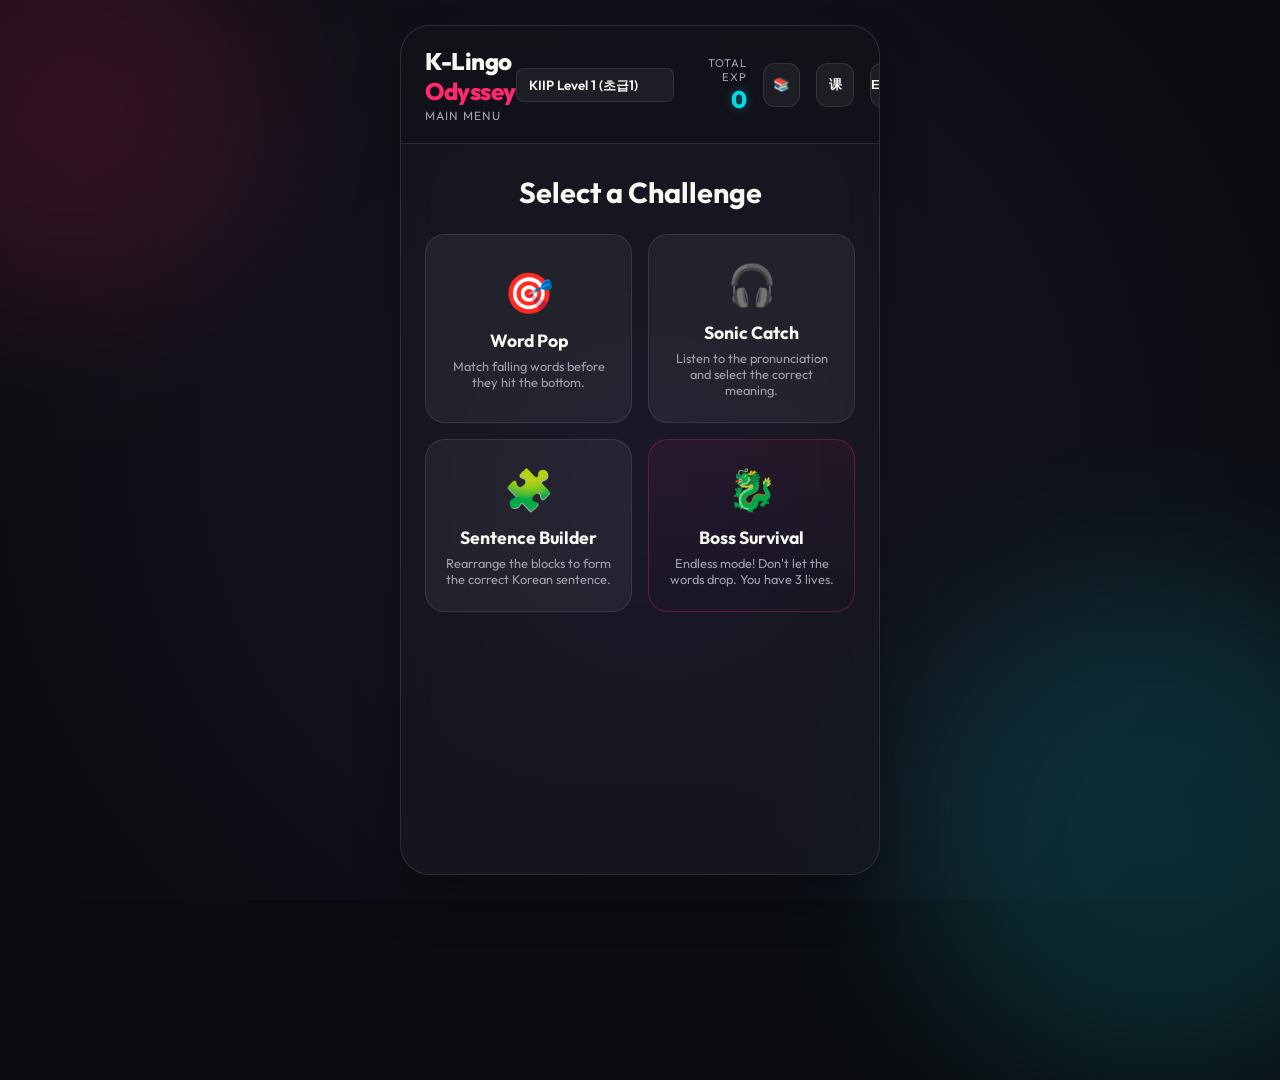
==== LearnKoreanGame/index.html @ 58394519 "add: more lessons" ====
<!DOCTYPE html>
<html lang="en">
<head>
    <meta charset="UTF-8">
    <meta name="viewport" content="width=device-width, initial-scale=1.0">
    <title>K-Lingo Odyssey</title>
    <link rel="preconnect" href="https://fonts.googleapis.com">
    <link rel="preconnect" href="https://fonts.gstatic.com" crossorigin>
    <link href="https://fonts.googleapis.com/css2?family=Outfit:wght@300;400;600;800&family=Noto+Sans+KR:wght@400;700;900&display=swap" rel="stylesheet">
    <link rel="stylesheet" href="style.css">
</head>
<body>
    <div class="app-container">
        <!-- Background Effects -->
        <div class="bg-shape shape-1"></div>
        <div class="bg-shape shape-2"></div>
        <div class="bg-shape shape-3"></div>

        <div class="game-wrapper glass-panel">
            
            <header class="game-header">
                <div class="header-left" id="btn-home" style="cursor: pointer;">
                    <h1 class="logo">K-Lingo <span class="accent">Odyssey</span></h1>
                    <div class="mode-badge" id="current-mode-badge">Main Menu</div>
                </div>
                <div class="header-right">
                    <select id="level-selector" class="level-dropdown">
                        <option value="L0">KIIP Level 0 (기초)</option>
                        <option value="L1" selected>KIIP Level 1 (초급1)</option>
                        <option value="L2">KIIP Level 2 (초급2)</option>
                        <option value="L3">KIIP Level 3 (중급1)</option>
                        <option value="L4">KIIP Level 4 (중급2)</option>
                        <option value="L5">KIIP Level 5 (한국사회)</option>
                    </select>
                    <div class="score-container">
                        <span class="score-label" id="ui-global-score">Total EXP</span>
                        <span class="score-value" id="global-score">0</span>
                    </div>
                    <button id="wiki-btn" class="btn-icon" title="Grammar Wiki" onclick="window.open('grammar_wiki.html', '_blank')">
                        📚
                    </button>
                    <button id="lesson-guide-btn" class="btn-icon" title="Lesson Guide" onclick="window.open('lesson_guide.html', '_blank')">
                        课
                    </button>
                    <button id="lang-toggle" class="btn-icon" title="Toggle Language">
                        <span id="current-lang-text">EN</span>
                        <svg xmlns="http://www.w3.org/2000/svg" width="20" height="20" viewBox="0 0 24 24" fill="none" stroke="currentColor" stroke-width="2" stroke-linecap="round" stroke-linejoin="round"><path d="m21 16-4 4-4-4"/><path d="M17 20V4"/><path d="m3 8 4-4 4 4"/><path d="M7 4v16"/></svg>
                    </button>
                </div>
            </header>

            <main class="content-area">
                
                <!-- MAIN MENU -->
                <div id="screen-menu" class="screen active">
                    <h2 class="menu-title" id="ui-menu-title">Select a Challenge</h2>
                    <div class="menu-grid">
                        <div class="menu-card" data-mode="wordPop">
                            <div class="card-icon">🎯</div>
                            <h3 id="ui-mode-word">Word Pop</h3>
                            <p id="ui-desc-word">Speed vocab matching</p>
                        </div>
                        <div class="menu-card" data-mode="sonicCatch">
                            <div class="card-icon">🎧</div>
                            <h3 id="ui-mode-sonic">Sonic Catch</h3>
                            <p id="ui-desc-sonic">Listen and identify</p>
                        </div>
                        <div class="menu-card" data-mode="sentenceBuilder">
                            <div class="card-icon">🧩</div>
                            <h3 id="ui-mode-sentence">Sentence Builder</h3>
                            <p id="ui-desc-sentence">Fix Korean grammar</p>
                        </div>
                        <div class="menu-card boss-card" data-mode="survival">
                            <div class="card-icon">🐉</div>
                            <h3 id="ui-mode-survival">Boss Survival</h3>
                            <p id="ui-desc-survival">Endless challenge!</p>
                        </div>
                    </div>
                </div>

                <!-- GAMEPLAY SCREEN (Shared for Word Pop & Sonic Catch) -->
                <div id="screen-gameplay" class="screen">
                    <div class="game-info-bar">
                        <div class="hp-bar hidden" id="boss-hp-container">
                            <div class="hp-fill" id="boss-hp-fill"></div>
                            <span class="hp-text">Boss HP</span>
                        </div>
                        <div class="life-container hidden" id="player-life">❤️❤️❤️</div>
                    </div>

                    <!-- Area for falling words or sound buttons -->
                    <div class="play-area" id="play-area">
                        <!-- Word Pop: Bubbles fall here -->
                        <!-- Sonic Catch: Speaker icon sits here -->
                    </div>

                    <!-- Options for WordPop, SonicCatch, Survival -->
                    <div class="controls-area" id="game-controls">
                        <div class="options-grid" id="options-grid"></div>
                    </div>
                </div>

                <!-- SENTENCE BUILDER SCREEN -->
                <div id="screen-sentence" class="screen">
                    <div class="sentence-target">
                        <p class="translation-hint" id="sentence-hint">Translation</p>
                    </div>
                    
                    <div class="builder-slots" id="builder-slots">
                        <!-- Slots where words should go -->
                    </div>

                    <div class="available-words" id="available-words">
                        <!-- Words to click/drag -->
                    </div>
                </div>

                <!-- OVERLAYS (Start / Game Over) -->
                <div class="overlay hidden" id="overlay-start">
                    <div class="overlay-content">
                        <div class="hero-icon" id="start-icon">🎮</div>
                        <h2 id="start-title">Ready?</h2>
                        <p id="start-desc">Description</p>
                        <button id="btn-start" class="btn-primary glow-effect">
                            <span id="ui-btn-start">Start Game</span>
                        </button>
                    </div>
                </div>

                <div class="overlay hidden" id="overlay-gameover">
                    <div class="overlay-content">
                        <div class="hero-icon" id="go-icon">💥</div>
                        <h2 id="go-title">Game Over!</h2>
                        <p class="final-score-text"><span id="ui-score-text">Score</span>: <span id="final-score" class="accent">0</span></p>
                        <button id="btn-restart" class="btn-primary glow-effect">
                            <span id="ui-btn-restart">Play Again</span>
                        </button>
                        <button id="btn-back-menu" class="btn-secondary" style="margin-top: 15px;">
                            <span id="ui-btn-menu">Back to Menu</span>
                        </button>
                    </div>
                </div>

            </main>
        </div>
    </div>
    
    <script src="data.js"></script>
    <script src="script.js"></script>
</body>
</html>
---- LearnKoreanGame/style.css ----
:root {
    --bg-color: #0b0c10;
    --panel-bg: rgba(26, 26, 36, 0.65);
    --panel-border: rgba(255, 255, 255, 0.1);
    --text-main: #f8f8f2;
    --text-muted: #a0a0b0;
    --accent-primary: #ff2a6d;
    --accent-secondary: #05d9e8;
    --accent-glow: rgba(255, 42, 109, 0.4);
    
    --success: #00ff9f;
    --danger: #ff2a6d;
    --warning: #ffb800;

    --font-en: 'Outfit', sans-serif;
    --font-ko: 'Noto Sans KR', sans-serif;
}

* { box-sizing: border-box; margin: 0; padding: 0; }

body {
    font-family: var(--font-en);
    background-color: var(--bg-color);
    color: var(--text-main);
    height: 100vh; overflow: hidden;
    display: flex; justify-content: center; align-items: center;
}

.app-container {
    width: 100%; height: 100%; position: relative;
    display: flex; justify-content: center; align-items: center;
    background: radial-gradient(circle at 50% 50%, #151623 0%, #0b0c10 100%);
}

.bg-shape {
    position: absolute; border-radius: 50%; filter: blur(80px);
    z-index: 0; animation: float 20s infinite ease-in-out alternate;
}
.shape-1 { width: 400px; height: 400px; background: var(--accent-primary); opacity: 0.15; top: -10%; left: -10%; }
.shape-2 { width: 500px; height: 500px; background: var(--accent-secondary); opacity: 0.15; bottom: -20%; right: -10%; animation-delay: -5s; }
.shape-3 { width: 300px; height: 300px; background: #7b2cbf; opacity: 0.15; top: 40%; left: 40%; animation-delay: -10s; }

@keyframes float {
    0% { transform: translate(0, 0) scale(1); }
    50% { transform: translate(50px, 30px) scale(1.1); }
    100% { transform: translate(-30px, 60px) scale(0.9); }
}

.game-wrapper {
    position: relative; z-index: 10;
    width: 100%; max-width: 480px; height: 100%; max-height: 850px;
    background: var(--panel-bg); backdrop-filter: blur(16px); -webkit-backdrop-filter: blur(16px);
    border: 1px solid var(--panel-border); border-radius: 30px;
    display: flex; flex-direction: column;
    box-shadow: 0 25px 50px -12px rgba(0, 0, 0, 0.5); overflow: hidden;
}

@media (max-height: 850px) {
    .game-wrapper { border-radius: 0; max-height: 100vh; border: none; }
}

/* Header */
.game-header {
    display: flex; justify-content: space-between; align-items: center;
    padding: 20px 24px; border-bottom: 1px solid var(--panel-border);
    background: rgba(0,0,0,0.2);
}
.logo { font-size: 1.5rem; font-weight: 800; letter-spacing: -0.5px; }
.accent { color: var(--accent-primary); }
.mode-badge { font-size: 0.75rem; color: var(--text-muted); text-transform: uppercase; letter-spacing: 1px; margin-top: 2px; }
.header-right { display: flex; align-items: center; gap: 16px; }
.score-container { text-align: right; display: flex; flex-direction: column; }
.score-label { font-size: 0.7rem; color: var(--text-muted); text-transform: uppercase; letter-spacing: 1px; }
.score-value { font-size: 1.5rem; font-weight: 800; color: var(--accent-secondary); text-shadow: 0 0 10px rgba(5, 217, 232, 0.4); }
.level-dropdown {
    background: rgba(255, 255, 255, 0.05); border: 1px solid var(--panel-border); color: var(--text-main);
    padding: 8px 12px; border-radius: 8px; font-family: var(--font-en); font-weight: 600; cursor: pointer; outline: none;
    appearance: none; -webkit-appearance: none; 
}
.level-dropdown option { background: var(--bg-color); color: var(--text-main); }
.btn-icon {
    background: rgba(255, 255, 255, 0.05); border: 1px solid var(--panel-border); color: var(--text-main);
    width: 44px; height: 44px; border-radius: 12px; display: flex; justify-content: center; align-items: center;
    cursor: pointer; transition: all 0.2s ease; font-weight: 600; gap: 4px;
}
.btn-icon:hover { background: rgba(255, 255, 255, 0.1); transform: translateY(-2px); }
.btn-icon svg { width: 14px; height: 14px; opacity: 0.7; }

/* Main Content Area */
.content-area { flex: 1; position: relative; overflow: hidden; display: flex; flex-direction: column; }
.screen { position: absolute; top: 0; left: 0; width: 100%; height: 100%; display: flex; flex-direction: column; opacity: 0; pointer-events: none; transition: opacity 0.3s ease; }
.screen.active { opacity: 1; pointer-events: all; position: relative; }

/* Menu Screen */
#screen-menu { padding: 30px 24px; overflow-y: auto; }
.menu-title { font-size: 1.8rem; font-weight: 700; margin-bottom: 24px; text-align: center; }
.menu-grid { display: grid; grid-template-columns: 1fr 1fr; gap: 16px; }
.menu-card {
    background: rgba(255, 255, 255, 0.05); border: 1px solid var(--panel-border);
    padding: 24px 16px; border-radius: 20px; text-align: center; cursor: pointer;
    transition: all 0.3s ease; display: flex; flex-direction: column; align-items: center; justify-content: center;
}
.menu-card:hover { transform: translateY(-5px); background: rgba(255, 255, 255, 0.1); box-shadow: 0 10px 20px rgba(0,0,0,0.2); }
.menu-card .card-icon { font-size: 2.5rem; margin-bottom: 12px; }
.menu-card h3 { font-size: 1.1rem; margin-bottom: 6px; }
.menu-card p { font-size: 0.8rem; color: var(--text-muted); }
.boss-card { border-color: rgba(255, 42, 109, 0.3); background: linear-gradient(180deg, rgba(255,42,109,0.05) 0%, rgba(255,42,109,0) 100%); }

/* Overlays */
.overlay {
    position: absolute; top: 0; left: 0; width: 100%; height: 100%; z-index: 50;
    background: rgba(11, 12, 16, 0.85); backdrop-filter: blur(8px);
    display: flex; flex-direction: column; justify-content: center; align-items: center; transition: opacity 0.3s ease;
}
.overlay.hidden { opacity: 0; pointer-events: none; }
.overlay-content { text-align: center; padding: 30px; width: 100%; }
.overlay h2 { font-size: 2.5rem; font-weight: 800; margin-bottom: 10px; }
.overlay p { color: var(--text-muted); margin-bottom: 40px; line-height: 1.6; }
.hero-icon { font-size: 4rem; margin-bottom: 20px; animation: bounce 2s infinite; }

/* Buttons */
.btn-primary {
    background: linear-gradient(135deg, var(--accent-primary), #ff758c); color: white; border: none;
    padding: 16px 40px; border-radius: 30px; font-size: 1.2rem; font-weight: 700; cursor: pointer;
    transition: all 0.3s ease; box-shadow: 0 10px 20px var(--accent-glow); position: relative; overflow: hidden; width: 100%; max-width: 250px;
}
.btn-primary::after { content: ''; position: absolute; top: -50%; left: -50%; width: 200%; height: 200%; background: rgba(255,255,255,0.2); transform: rotate(45deg) translateY(-100%); transition: transform 0.6s ease; }
.btn-primary:hover::after { transform: rotate(45deg) translateY(100%); }
.btn-primary:hover { transform: translateY(-3px) scale(1.05); box-shadow: 0 15px 25px var(--accent-glow); }
.btn-secondary {
    background: transparent; border: 1px solid var(--text-muted); color: var(--text-muted);
    padding: 12px 30px; border-radius: 30px; font-size: 1rem; font-weight: 600; cursor: pointer; transition: all 0.2s; width: 100%; max-width: 250px;
}
.btn-secondary:hover { background: rgba(255,255,255,0.1); color: white; border-color: white; }

/* Gameplay Shared */
.game-info-bar { padding: 10px 24px; display: flex; justify-content: space-between; align-items: center; min-height: 40px; }
.play-area { flex: 1; position: relative; overflow: hidden; display: flex; justify-content: center; align-items: center; }
.controls-area { padding: 24px; border-top: 1px solid var(--panel-border); background: rgba(0, 0, 0, 0.2); }
.options-grid { display: grid; grid-template-columns: 1fr 1fr; gap: 16px; }

/* HP Bar for Boss Survival */
.hp-bar { width: 100%; height: 16px; background: rgba(255,255,255,0.1); border-radius: 8px; position: relative; overflow: hidden; border: 1px solid rgba(255,42,109,0.3); }
.hp-fill { height: 100%; width: 100%; background: linear-gradient(90deg, #ff2a6d, #ff758c); transition: width 0.3s ease; }
.hp-text { position: absolute; top: 0; left: 0; width: 100%; text-align: center; font-size: 0.65rem; line-height: 16px; color: white; font-weight: 700; text-shadow: 1px 1px 2px black; }
.life-container { font-size: 1.2rem; letter-spacing: 2px; }

/* Falling Word Element (Word Pop) */
.word-bubble {
    position: absolute; top: -80px; left: 50%; transform: translateX(-50%);
    background: rgba(255, 255, 255, 0.1); border: 2px solid rgba(255, 255, 255, 0.2);
    padding: 15px 30px; border-radius: 40px; font-family: var(--font-ko); font-size: 2.2rem; font-weight: 900;
    color: white; box-shadow: 0 0 20px rgba(0,0,0,0.3), inset 0 0 15px rgba(255,255,255,0.1);
    backdrop-filter: blur(10px); text-align: center; transition: top 0.1s linear, background 0.3s, border-color 0.3s, transform 0.3s; z-index: 15;
}
.word-bubble.correct-anim { background: rgba(0, 255, 159, 0.2); border-color: var(--success); color: var(--success); transform: translateX(-50%) scale(1.2); }
.word-bubble.wrong-anim { background: rgba(255, 42, 109, 0.2); border-color: var(--danger); color: var(--danger); transform: translateX(-50%) scale(0.9) rotate(5deg); }

/* Audio Speaker Element (Sonic Catch) */
.speaker-btn {
    font-size: 5rem; cursor: pointer; transition: transform 0.2s, filter 0.2s; filter: drop-shadow(0 0 20px rgba(5, 217, 232, 0.4));
}
.speaker-btn:hover { transform: scale(1.1); filter: drop-shadow(0 0 30px rgba(5, 217, 232, 0.8)); }
.speaker-btn.playing { animation: pulse 1s infinite; }

/* Option Buttons */
.option-btn {
    background: rgba(255, 255, 255, 0.05); border: 1px solid rgba(255, 255, 255, 0.1);
    color: var(--text-main); padding: 20px; border-radius: 16px; font-family: var(--font-en);
    font-size: 1.1rem; font-weight: 600; cursor: pointer; transition: all 0.2s cubic-bezier(0.175, 0.885, 0.32, 1.275);
}
.option-btn:hover:not(:disabled) { background: rgba(255, 255, 255, 0.15); transform: translateY(-3px); box-shadow: 0 8px 15px rgba(0,0,0,0.2); }
.option-btn:disabled { opacity: 0.5; cursor: not-allowed; }
.option-btn.correct { background: rgba(0, 255, 159, 0.2); border-color: var(--success); color: var(--success); }
.option-btn.wrong { background: rgba(255, 42, 109, 0.2); border-color: var(--danger); color: var(--danger); }

/* Sentence Builder */
#screen-sentence { display: flex; flex-direction: column; padding: 24px; justify-content: space-between; }
.sentence-target { text-align: center; margin-bottom: 20px; margin-top: 20px;}
.translation-hint { font-size: 1.5rem; font-weight: 600; color: var(--accent-secondary); }
.builder-slots {
    display: flex; flex-wrap: wrap; gap: 10px; justify-content: center; min-height: 80px;
    padding: 20px; background: rgba(0,0,0,0.3); border-radius: 16px; border: 1px dashed rgba(255,255,255,0.2);
}
.available-words { display: flex; flex-wrap: wrap; gap: 12px; justify-content: center; margin-top: auto; padding-bottom: 30px; }
.word-chip {
    background: rgba(255,255,255,0.1); border: 1px solid rgba(255,255,255,0.2);
    padding: 12px 20px; border-radius: 12px; font-family: var(--font-ko); font-size: 1.4rem; font-weight: 700;
    cursor: pointer; transition: transform 0.2s, background 0.2s; user-select: none;
}
.word-chip:hover { background: rgba(255,255,255,0.2); transform: translateY(-2px); }
.word-chip.in-slot { background: var(--accent-primary); color: white; border-color: transparent; }

/* Effects */
.floating-text { position: absolute; font-weight: 800; font-size: 1.5rem; color: var(--success); pointer-events: none; z-index: 100; animation: floatUp 1s cubic-bezier(0.25, 0.46, 0.45, 0.94) forwards; }
@keyframes floatUp { 0% { transform: translateY(0) scale(0.5); opacity: 0; } 20% { transform: translateY(-20px) scale(1.2); opacity: 1; } 80% { transform: translateY(-60px) scale(1); opacity: 1; } 100% { transform: translateY(-80px) scale(0.8); opacity: 0; } }
@keyframes pulse { 0% { transform: scale(1); } 50% { transform: scale(1.1); } 100% { transform: scale(1); } }
.hidden { display: none !important; }
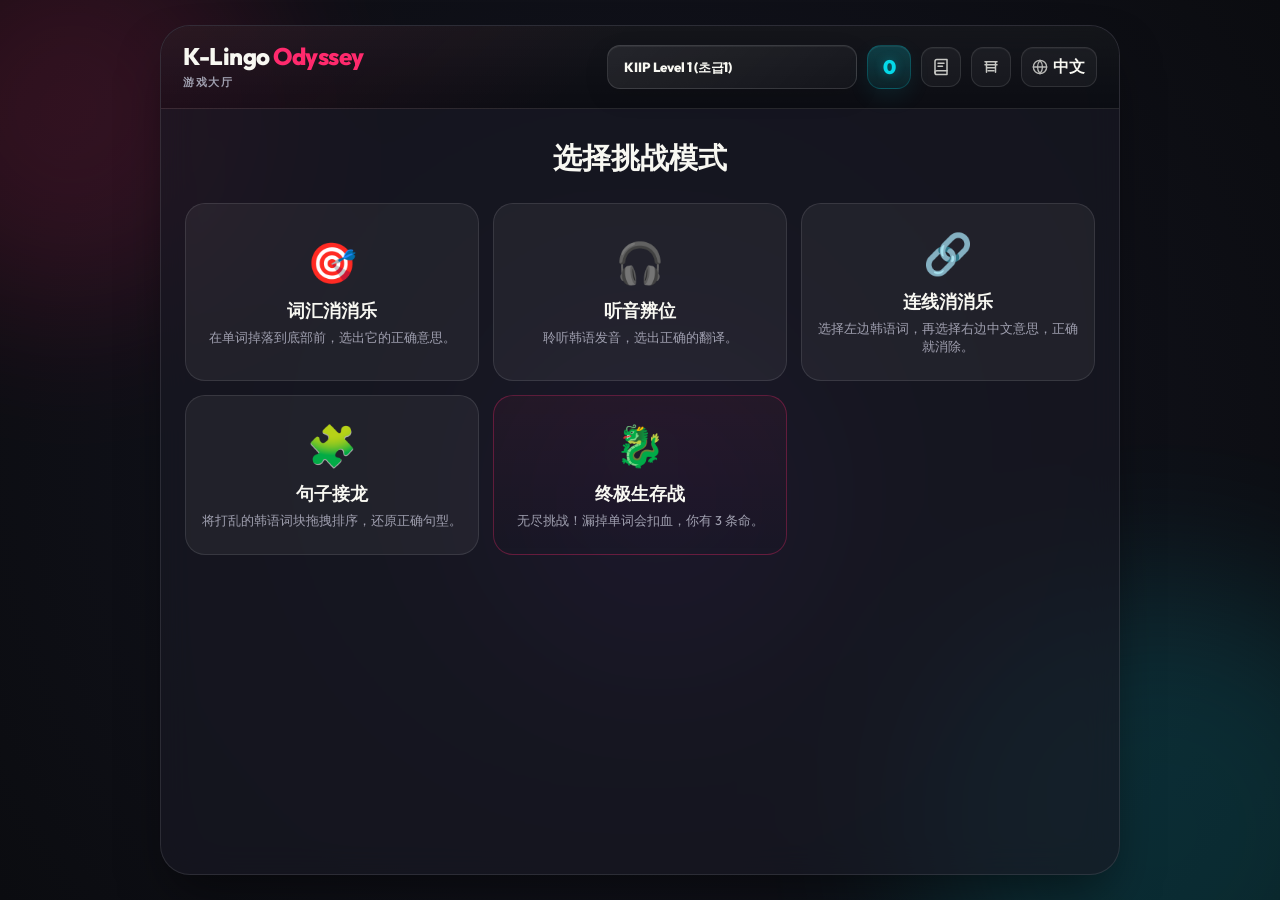
==== commit 35b6a803: "add: more lessons" ====
--- a/LearnKoreanGame/index.html
+++ b/LearnKoreanGame/index.html
@@ -7,7 +7,7 @@
     <link rel="preconnect" href="https://fonts.googleapis.com">
     <link rel="preconnect" href="https://fonts.gstatic.com" crossorigin>
     <link href="https://fonts.googleapis.com/css2?family=Outfit:wght@300;400;600;800&family=Noto+Sans+KR:wght@400;700;900&display=swap" rel="stylesheet">
-    <link rel="stylesheet" href="style.css">
+    <link rel="stylesheet" href="style.css?v=word-link-scheduler-2">
 </head>
 <body>
     <div class="app-container">
@@ -25,26 +25,41 @@
                 </div>
                 <div class="header-right">
                     <select id="level-selector" class="level-dropdown">
-                        <option value="L0">KIIP Level 0 (기초)</option>
                         <option value="L1" selected>KIIP Level 1 (초급1)</option>
                         <option value="L2">KIIP Level 2 (초급2)</option>
                         <option value="L3">KIIP Level 3 (중급1)</option>
                         <option value="L4">KIIP Level 4 (중급2)</option>
-                        <option value="L5">KIIP Level 5 (한국사회)</option>
                     </select>
                     <div class="score-container">
                         <span class="score-label" id="ui-global-score">Total EXP</span>
                         <span class="score-value" id="global-score">0</span>
                     </div>
-                    <button id="wiki-btn" class="btn-icon" title="Grammar Wiki" onclick="window.open('grammar_wiki.html', '_blank')">
-                        📚
+                    <button id="wiki-btn" class="btn-icon" title="Grammar Wiki" aria-label="Open Grammar Wiki" onclick="window.open('grammar_wiki.html', '_blank')">
+                        <svg viewBox="0 0 24 24" aria-hidden="true" class="control-icon">
+                            <path d="M4 19.5A2.5 2.5 0 0 1 6.5 17H20"></path>
+                            <path d="M4 4.5A2.5 2.5 0 0 1 6.5 2H20v20H6.5A2.5 2.5 0 0 1 4 19.5z"></path>
+                            <path d="M8 7h8"></path>
+                            <path d="M8 11h6"></path>
+                        </svg>
                     </button>
-                    <button id="lesson-guide-btn" class="btn-icon" title="Lesson Guide" onclick="window.open('lesson_guide.html', '_blank')">
-                        课
+                    <button id="lesson-guide-btn" class="btn-icon" title="Lesson Guide" aria-label="Open Lesson Guide" onclick="window.open('lesson_guide.html', '_blank')">
+                        <svg viewBox="0 0 24 24" aria-hidden="true" class="control-icon">
+                            <path d="M4 5h16"></path>
+                            <path d="M4 9h16"></path>
+                            <path d="M7 13h10"></path>
+                            <path d="M8 17h8"></path>
+                            <path d="M6 5v14"></path>
+                            <path d="M18 5v14"></path>
+                        </svg>
                     </button>
-                    <button id="lang-toggle" class="btn-icon" title="Toggle Language">
+                    <button id="lang-toggle" class="btn-icon language-control" title="Toggle Language" aria-label="Toggle Language">
+                        <svg viewBox="0 0 24 24" aria-hidden="true">
+                            <circle cx="12" cy="12" r="10"></circle>
+                            <path d="M2 12h20"></path>
+                            <path d="M12 2a15.3 15.3 0 0 1 0 20"></path>
+                            <path d="M12 2a15.3 15.3 0 0 0 0 20"></path>
+                        </svg>
                         <span id="current-lang-text">EN</span>
-                        <svg xmlns="http://www.w3.org/2000/svg" width="20" height="20" viewBox="0 0 24 24" fill="none" stroke="currentColor" stroke-width="2" stroke-linecap="round" stroke-linejoin="round"><path d="m21 16-4 4-4-4"/><path d="M17 20V4"/><path d="m3 8 4-4 4 4"/><path d="M7 4v16"/></svg>
                     </button>
                 </div>
             </header>
@@ -64,6 +79,11 @@
                             <div class="card-icon">🎧</div>
                             <h3 id="ui-mode-sonic">Sonic Catch</h3>
                             <p id="ui-desc-sonic">Listen and identify</p>
+                        </div>
+                        <div class="menu-card" data-mode="wordLink">
+                            <div class="card-icon">🔗</div>
+                            <h3 id="ui-mode-link">Word Link</h3>
+                            <p id="ui-desc-link">Connect Korean to meaning</p>
                         </div>
                         <div class="menu-card" data-mode="sentenceBuilder">
                             <div class="card-icon">🧩</div>
@@ -146,6 +166,6 @@
     </div>
     
     <script src="data.js"></script>
-    <script src="script.js"></script>
+    <script src="script.js?v=word-link-scheduler-2"></script>
 </body>
 </html>
--- a/LearnKoreanGame/style.css
+++ b/LearnKoreanGame/style.css
@@ -18,18 +18,32 @@
 
 * { box-sizing: border-box; margin: 0; padding: 0; }
 
+html {
+    width: 100%;
+    height: 100%;
+}
+
 body {
     font-family: var(--font-en);
     background-color: var(--bg-color);
     color: var(--text-main);
-    height: 100vh; overflow: hidden;
+    width: 100%;
+    height: 100vh;
+    height: 100dvh;
+    min-height: 100vh;
+    min-height: 100dvh;
+    overflow: hidden;
     display: flex; justify-content: center; align-items: center;
 }
 
 .app-container {
-    width: 100%; height: 100%; position: relative;
+    width: 100vw;
+    height: 100vh;
+    height: 100dvh;
+    position: relative;
     display: flex; justify-content: center; align-items: center;
     background: radial-gradient(circle at 50% 50%, #151623 0%, #0b0c10 100%);
+    overflow: hidden;
 }
 
 .bg-shape {
@@ -48,7 +62,10 @@
 
 .game-wrapper {
     position: relative; z-index: 10;
-    width: 100%; max-width: 480px; height: 100%; max-height: 850px;
+    width: min(100vw, 960px);
+    height: min(100vh, 850px);
+    height: min(100dvh, 850px);
+    max-width: 960px; max-height: 850px;
     background: var(--panel-bg); backdrop-filter: blur(16px); -webkit-backdrop-filter: blur(16px);
     border: 1px solid var(--panel-border); border-radius: 30px;
     display: flex; flex-direction: column;
@@ -56,45 +73,104 @@
 }
 
 @media (max-height: 850px) {
-    .game-wrapper { border-radius: 0; max-height: 100vh; border: none; }
+    .game-wrapper {
+        height: 100vh;
+        height: 100dvh;
+        max-height: none;
+        border-radius: 0;
+        border: none;
+    }
 }
 
 /* Header */
 .game-header {
     display: flex; justify-content: space-between; align-items: center;
-    padding: 20px 24px; border-bottom: 1px solid var(--panel-border);
-    background: rgba(0,0,0,0.2);
-}
-.logo { font-size: 1.5rem; font-weight: 800; letter-spacing: -0.5px; }
+    padding: 18px 22px;
+    border-bottom: 1px solid rgba(255, 255, 255, 0.08);
+    background:
+        linear-gradient(135deg, rgba(255, 42, 109, 0.08), transparent 46%),
+        linear-gradient(180deg, rgba(255, 255, 255, 0.035), rgba(255, 255, 255, 0)),
+        rgba(6, 7, 12, 0.58);
+}
+.logo { font-size: 1.5rem; font-weight: 800; letter-spacing: -0.5px; line-height: 1; }
 .accent { color: var(--accent-primary); }
-.mode-badge { font-size: 0.75rem; color: var(--text-muted); text-transform: uppercase; letter-spacing: 1px; margin-top: 2px; }
-.header-right { display: flex; align-items: center; gap: 16px; }
-.score-container { text-align: right; display: flex; flex-direction: column; }
-.score-label { font-size: 0.7rem; color: var(--text-muted); text-transform: uppercase; letter-spacing: 1px; }
-.score-value { font-size: 1.5rem; font-weight: 800; color: var(--accent-secondary); text-shadow: 0 0 10px rgba(5, 217, 232, 0.4); }
+.mode-badge { font-size: 0.7rem; color: var(--text-muted); text-transform: uppercase; letter-spacing: 1.6px; margin-top: 7px; font-weight: 800; }
+.header-right {
+    display: flex; align-items: center; gap: 10px;
+    padding: 0;
+}
+.score-container {
+    text-align: center; display: flex; flex-direction: column; justify-content: center;
+    min-width: 44px; height: 44px;
+    padding: 0 10px;
+    border-radius: 14px;
+    background:
+        linear-gradient(180deg, rgba(5, 217, 232, 0.18), rgba(5, 217, 232, 0.06)),
+        rgba(5, 217, 232, 0.04);
+    border: 1px solid rgba(5, 217, 232, 0.2);
+    box-shadow: inset 0 1px 0 rgba(255, 255, 255, 0.06), 0 8px 22px rgba(5, 217, 232, 0.08);
+}
+.score-label { display: none; }
+.score-value { font-size: 1.22rem; line-height: 1; font-weight: 900; color: var(--accent-secondary); text-shadow: 0 0 10px rgba(5, 217, 232, 0.34); }
 .level-dropdown {
-    background: rgba(255, 255, 255, 0.05); border: 1px solid var(--panel-border); color: var(--text-main);
-    padding: 8px 12px; border-radius: 8px; font-family: var(--font-en); font-weight: 600; cursor: pointer; outline: none;
+    background:
+        linear-gradient(135deg, rgba(255, 255, 255, 0.08), rgba(255, 255, 255, 0.028));
+    border: 1px solid rgba(255, 255, 255, 0.13); color: var(--text-main);
+    padding: 0 36px 0 16px; border-radius: 13px; font-family: var(--font-en); font-weight: 800; cursor: pointer; outline: none;
+    height: 44px;
+    min-width: 250px;
     appearance: none; -webkit-appearance: none; 
+    box-shadow: inset 0 1px 0 rgba(255, 255, 255, 0.06), 0 8px 24px rgba(0, 0, 0, 0.12);
+    letter-spacing: -0.1px;
 }
 .level-dropdown option { background: var(--bg-color); color: var(--text-main); }
 .btn-icon {
-    background: rgba(255, 255, 255, 0.05); border: 1px solid var(--panel-border); color: var(--text-main);
-    width: 44px; height: 44px; border-radius: 12px; display: flex; justify-content: center; align-items: center;
-    cursor: pointer; transition: all 0.2s ease; font-weight: 600; gap: 4px;
-}
-.btn-icon:hover { background: rgba(255, 255, 255, 0.1); transform: translateY(-2px); }
-.btn-icon svg { width: 14px; height: 14px; opacity: 0.7; }
+    background: rgba(255, 255, 255, 0.04); border: 1px solid rgba(255, 255, 255, 0.11); color: var(--text-main);
+    width: 40px; height: 40px; border-radius: 12px; display: flex; justify-content: center; align-items: center;
+    cursor: pointer; transition: all 0.2s ease; font-weight: 800; gap: 4px;
+    font-size: 0.98rem;
+    box-shadow: inset 0 1px 0 rgba(255, 255, 255, 0.045);
+}
+.btn-icon:hover { background: rgba(255, 255, 255, 0.1); transform: translateY(-1px); border-color: rgba(5, 217, 232, 0.32); }
+.btn-icon svg {
+    display: block;
+    width: 18px;
+    height: 18px;
+    fill: none;
+    stroke: currentColor;
+    stroke-width: 2;
+    stroke-linecap: round;
+    stroke-linejoin: round;
+    opacity: 0.78;
+}
+.btn-icon:hover svg {
+    opacity: 1;
+}
+.language-control {
+    width: auto;
+    min-width: 74px;
+    padding: 0 10px;
+}
+.language-control svg {
+    width: 16px;
+    height: 16px;
+    opacity: 0.72;
+}
+#current-lang-text {
+    min-width: 34px;
+    text-align: center;
+    white-space: nowrap;
+}
 
 /* Main Content Area */
 .content-area { flex: 1; position: relative; overflow: hidden; display: flex; flex-direction: column; }
-.screen { position: absolute; top: 0; left: 0; width: 100%; height: 100%; display: flex; flex-direction: column; opacity: 0; pointer-events: none; transition: opacity 0.3s ease; }
-.screen.active { opacity: 1; pointer-events: all; position: relative; }
+.screen { position: absolute; top: 0; left: 0; width: 100%; height: 100%; display: flex; flex-direction: column; opacity: 0; visibility: hidden; pointer-events: none; }
+.screen.active { opacity: 1; visibility: visible; pointer-events: all; position: relative; }
 
 /* Menu Screen */
 #screen-menu { padding: 30px 24px; overflow-y: auto; }
 .menu-title { font-size: 1.8rem; font-weight: 700; margin-bottom: 24px; text-align: center; }
-.menu-grid { display: grid; grid-template-columns: 1fr 1fr; gap: 16px; }
+.menu-grid { display: grid; grid-template-columns: repeat(3, minmax(0, 1fr)); gap: 14px; }
 .menu-card {
     background: rgba(255, 255, 255, 0.05); border: 1px solid var(--panel-border);
     padding: 24px 16px; border-radius: 20px; text-align: center; cursor: pointer;
@@ -136,8 +212,182 @@
 /* Gameplay Shared */
 .game-info-bar { padding: 10px 24px; display: flex; justify-content: space-between; align-items: center; min-height: 40px; }
 .play-area { flex: 1; position: relative; overflow: hidden; display: flex; justify-content: center; align-items: center; }
+.word-link-area {
+    align-items: stretch;
+    padding: 18px 24px 22px;
+}
 .controls-area { padding: 24px; border-top: 1px solid var(--panel-border); background: rgba(0, 0, 0, 0.2); }
 .options-grid { display: grid; grid-template-columns: 1fr 1fr; gap: 16px; }
+
+/* Word Link */
+.word-link-board {
+    position: relative;
+    width: min(100%, 860px);
+    display: grid;
+    grid-template-rows: auto minmax(0, 1fr);
+    gap: 14px;
+    margin: 0 auto;
+}
+
+.word-link-hud {
+    display: grid;
+    grid-template-columns: minmax(110px, auto) minmax(0, 1fr) minmax(58px, auto);
+    align-items: center;
+    gap: 12px;
+    min-height: 46px;
+    padding: 8px 10px;
+    border: 1px solid rgba(255, 255, 255, 0.08);
+    border-radius: 16px;
+    background: rgba(255, 255, 255, 0.035);
+}
+
+.word-link-round,
+.word-link-round-score {
+    display: inline-flex;
+    align-items: center;
+    justify-content: center;
+    gap: 8px;
+    min-height: 30px;
+    padding: 0 11px;
+    border-radius: 999px;
+    background: rgba(5, 217, 232, 0.08);
+    border: 1px solid rgba(5, 217, 232, 0.14);
+    color: var(--accent-secondary);
+    font-weight: 900;
+}
+
+.word-link-label {
+    color: var(--text-muted);
+    font-size: 0.78rem;
+    font-weight: 800;
+}
+
+.word-link-round-score {
+    min-width: 58px;
+}
+
+.word-link-status {
+    min-width: 0;
+    color: var(--text-muted);
+    font-size: 0.86rem;
+    font-weight: 800;
+    text-align: center;
+    overflow: hidden;
+    text-overflow: ellipsis;
+    white-space: nowrap;
+}
+
+.word-link-stage {
+    position: relative;
+    min-height: 0;
+    display: grid;
+    grid-template-columns: minmax(0, 1fr) minmax(0, 1fr);
+    gap: 34px;
+    align-items: stretch;
+}
+
+.word-link-panel {
+    min-width: 0;
+    display: flex;
+    flex-direction: column;
+    gap: 11px;
+    padding: 14px;
+    border: 1px solid rgba(255, 255, 255, 0.08);
+    border-radius: 18px;
+    background:
+        linear-gradient(180deg, rgba(255, 255, 255, 0.055), rgba(255, 255, 255, 0.025)),
+        rgba(13, 17, 26, 0.5);
+    box-shadow: inset 0 1px 0 rgba(255, 255, 255, 0.04);
+}
+
+.word-link-panel-label {
+    color: var(--text-muted);
+    font-size: 0.72rem;
+    font-weight: 900;
+    letter-spacing: 1px;
+    text-transform: uppercase;
+}
+
+.word-link-column {
+    display: grid;
+    gap: 10px;
+    align-content: start;
+}
+
+.word-link-lines {
+    position: absolute;
+    inset: 0;
+    width: 100%;
+    height: 100%;
+    pointer-events: none;
+    z-index: 1;
+}
+
+.word-link-line {
+    stroke: var(--accent-secondary);
+    stroke-width: 3;
+    stroke-linecap: round;
+    filter: drop-shadow(0 0 8px rgba(5, 217, 232, 0.45));
+    animation: linkLinePop 0.42s ease forwards;
+}
+
+.word-link-card {
+    position: relative;
+    z-index: 2;
+    min-height: 54px;
+    padding: 9px 12px;
+    border: 1px solid rgba(255, 255, 255, 0.11);
+    border-radius: 12px;
+    color: var(--text-main);
+    background: rgba(255, 255, 255, 0.05);
+    font-family: var(--font-en);
+    font-size: 0.95rem;
+    font-weight: 800;
+    line-height: 1.25;
+    cursor: pointer;
+    overflow-wrap: anywhere;
+    transition: transform 0.18s ease, border-color 0.18s ease, background 0.18s ease, opacity 0.22s ease, min-height 0.22s ease, padding 0.22s ease, margin 0.22s ease;
+}
+
+.word-link-card.ko {
+    font-family: var(--font-ko);
+    font-size: 1.08rem;
+}
+
+.word-link-card:hover:not(:disabled),
+.word-link-card.selected {
+    transform: translateY(-1px);
+    border-color: rgba(5, 217, 232, 0.42);
+    background: rgba(5, 217, 232, 0.11);
+}
+
+.word-link-card.wrong {
+    border-color: rgba(255, 42, 109, 0.68);
+    background: rgba(255, 42, 109, 0.14);
+    animation: linkShake 0.28s ease;
+}
+
+.word-link-card.matched {
+    border-color: rgba(0, 255, 159, 0.58);
+    background: rgba(0, 255, 159, 0.13);
+    color: var(--success);
+}
+
+.word-link-card.removed {
+    opacity: 0;
+    transform: scale(0.92);
+    min-height: 0;
+    height: 0;
+    margin: -5px 0;
+    padding-top: 0;
+    padding-bottom: 0;
+    border-width: 0;
+    pointer-events: none;
+}
+
+.word-link-board.complete .word-link-stage {
+    opacity: 0.72;
+}
 
 /* HP Bar for Boss Survival */
 .hp-bar { width: 100%; height: 16px; background: rgba(255,255,255,0.1); border-radius: 8px; position: relative; overflow: hidden; border: 1px solid rgba(255,42,109,0.3); }
@@ -191,8 +441,316 @@
 .word-chip:hover { background: rgba(255,255,255,0.2); transform: translateY(-2px); }
 .word-chip.in-slot { background: var(--accent-primary); color: white; border-color: transparent; }
 
+@media (max-width: 760px) {
+    body {
+        align-items: stretch;
+    }
+
+    .app-container {
+        align-items: stretch;
+        min-height: 100dvh;
+    }
+
+    .bg-shape {
+        filter: blur(64px);
+    }
+
+    .game-wrapper {
+        width: 100vw;
+        max-width: none;
+        height: 100dvh;
+        max-height: none;
+        border: 0;
+        border-radius: 0;
+    }
+
+    .game-header {
+        align-items: stretch;
+        flex-direction: column;
+        gap: 11px;
+        padding: max(14px, env(safe-area-inset-top)) 14px 13px;
+    }
+
+    .header-left {
+        display: flex;
+        justify-content: space-between;
+        align-items: flex-end;
+        gap: 12px;
+        min-width: 0;
+    }
+
+    .logo {
+        font-size: clamp(1.22rem, 7vw, 1.55rem);
+        line-height: 1.02;
+        letter-spacing: -0.3px;
+    }
+
+    .mode-badge {
+        flex: 0 0 auto;
+        margin-top: 0;
+        padding: 5px 8px;
+        border: 1px solid rgba(255, 255, 255, 0.08);
+        border-radius: 999px;
+        background: rgba(255, 255, 255, 0.035);
+        font-size: 0.62rem;
+        text-align: right;
+        white-space: nowrap;
+        letter-spacing: 1.2px;
+    }
+
+    .header-right {
+        display: grid;
+        grid-template-columns: minmax(0, 1fr) 40px 40px 40px 74px;
+        gap: 8px;
+        width: 100%;
+    }
+
+    .level-dropdown {
+        width: 100%;
+        min-width: 0;
+        padding: 0 32px 0 13px;
+        font-size: 0.78rem;
+        line-height: 40px;
+        height: 42px;
+        text-overflow: ellipsis;
+    }
+
+    .score-container {
+        min-width: 0;
+        width: 40px;
+        height: 42px;
+        padding: 0;
+        justify-content: center;
+    }
+
+    .score-value {
+        font-size: 1.12rem;
+        line-height: 1;
+    }
+
+    .btn-icon {
+        width: 40px;
+        height: 42px;
+        border-radius: 12px;
+        flex: 0 0 auto;
+    }
+
+    #lang-toggle {
+        min-width: 74px;
+    }
+
+    #lang-toggle svg {
+        display: block;
+    }
+
+    #screen-menu {
+        padding: 22px 16px calc(18px + env(safe-area-inset-bottom));
+    }
+
+    .menu-title {
+        font-size: clamp(1.45rem, 7vw, 1.8rem);
+        margin-bottom: 18px;
+    }
+
+    .menu-grid {
+        grid-template-columns: repeat(2, minmax(0, 1fr));
+        gap: 12px;
+    }
+
+    .menu-card {
+        min-height: 154px;
+        padding: 18px 12px;
+        border-radius: 18px;
+    }
+
+    .menu-card .card-icon {
+        font-size: 2.1rem;
+        margin-bottom: 10px;
+    }
+
+    .menu-card h3 {
+        font-size: 1rem;
+        line-height: 1.2;
+    }
+
+    .menu-card p {
+        font-size: 0.76rem;
+        line-height: 1.32;
+    }
+
+    .game-info-bar {
+        padding: 8px 16px;
+    }
+
+    .controls-area {
+        padding: 16px 16px calc(16px + env(safe-area-inset-bottom));
+    }
+
+    .word-link-area {
+        padding: 12px;
+    }
+
+    .word-link-board {
+        gap: 10px;
+    }
+
+    .word-link-hud {
+        grid-template-columns: auto minmax(0, 1fr) auto;
+        gap: 7px;
+        min-height: 40px;
+        padding: 6px;
+        border-radius: 13px;
+    }
+
+    .word-link-round,
+    .word-link-round-score {
+        min-height: 28px;
+        padding: 0 8px;
+        gap: 5px;
+    }
+
+    .word-link-label {
+        display: none;
+    }
+
+    .word-link-status {
+        font-size: 0.72rem;
+    }
+
+    .word-link-stage {
+        gap: 8px;
+    }
+
+    .word-link-panel {
+        padding: 10px;
+        border-radius: 14px;
+    }
+
+    .word-link-panel-label {
+        font-size: 0.64rem;
+    }
+
+    .word-link-column {
+        gap: 8px;
+    }
+
+    .word-link-card {
+        min-height: 54px;
+        padding: 7px 8px;
+        border-radius: 11px;
+        font-size: 0.78rem;
+    }
+
+    .word-link-card.ko {
+        font-size: 0.95rem;
+    }
+
+    .options-grid {
+        gap: 10px;
+    }
+
+    .option-btn {
+        padding: 15px 10px;
+        border-radius: 14px;
+        font-size: 0.98rem;
+        min-height: 58px;
+    }
+
+    #screen-sentence {
+        padding: 18px 16px calc(16px + env(safe-area-inset-bottom));
+    }
+}
+
+@media (max-width: 360px) {
+    .game-header {
+        padding-left: 12px;
+        padding-right: 12px;
+    }
+
+    .header-right {
+        grid-template-columns: minmax(0, 1fr) 38px 38px 66px;
+        gap: 6px;
+    }
+
+    .score-container {
+        display: none;
+    }
+
+    .btn-icon {
+        width: 38px;
+        height: 40px;
+    }
+
+    .language-control {
+        min-width: 66px;
+        padding: 0 6px;
+        gap: 5px;
+        font-size: 0.9rem;
+    }
+
+    #current-lang-text {
+        min-width: 28px;
+    }
+
+    .menu-grid,
+    .options-grid {
+        grid-template-columns: 1fr;
+    }
+
+    .menu-card {
+        min-height: 120px;
+    }
+
+    .word-link-board {
+        gap: 8px;
+    }
+
+    .word-link-card {
+        min-height: 50px;
+        padding-right: 6px;
+        padding-left: 6px;
+        font-size: 0.72rem;
+    }
+
+    .word-link-card.ko {
+        font-size: 0.88rem;
+    }
+
+    .word-link-status {
+        font-size: 0.66rem;
+    }
+}
+
+@media (max-height: 700px) and (max-width: 520px) {
+    .game-header {
+        gap: 8px;
+        padding-bottom: 10px;
+    }
+
+    #screen-menu {
+        padding-top: 16px;
+    }
+
+    .menu-title {
+        margin-bottom: 14px;
+    }
+
+    .menu-card {
+        min-height: 132px;
+        padding-top: 14px;
+        padding-bottom: 14px;
+    }
+
+    .menu-card .card-icon {
+        font-size: 1.85rem;
+        margin-bottom: 8px;
+    }
+}
+
 /* Effects */
 .floating-text { position: absolute; font-weight: 800; font-size: 1.5rem; color: var(--success); pointer-events: none; z-index: 100; animation: floatUp 1s cubic-bezier(0.25, 0.46, 0.45, 0.94) forwards; }
 @keyframes floatUp { 0% { transform: translateY(0) scale(0.5); opacity: 0; } 20% { transform: translateY(-20px) scale(1.2); opacity: 1; } 80% { transform: translateY(-60px) scale(1); opacity: 1; } 100% { transform: translateY(-80px) scale(0.8); opacity: 0; } }
 @keyframes pulse { 0% { transform: scale(1); } 50% { transform: scale(1.1); } 100% { transform: scale(1); } }
+@keyframes linkShake { 0%, 100% { transform: translateX(0); } 25% { transform: translateX(-4px); } 75% { transform: translateX(4px); } }
+@keyframes linkLinePop { 0% { opacity: 0; stroke-dasharray: 4 10; } 40% { opacity: 1; } 100% { opacity: 0; stroke-dasharray: 16 4; } }
 .hidden { display: none !important; }
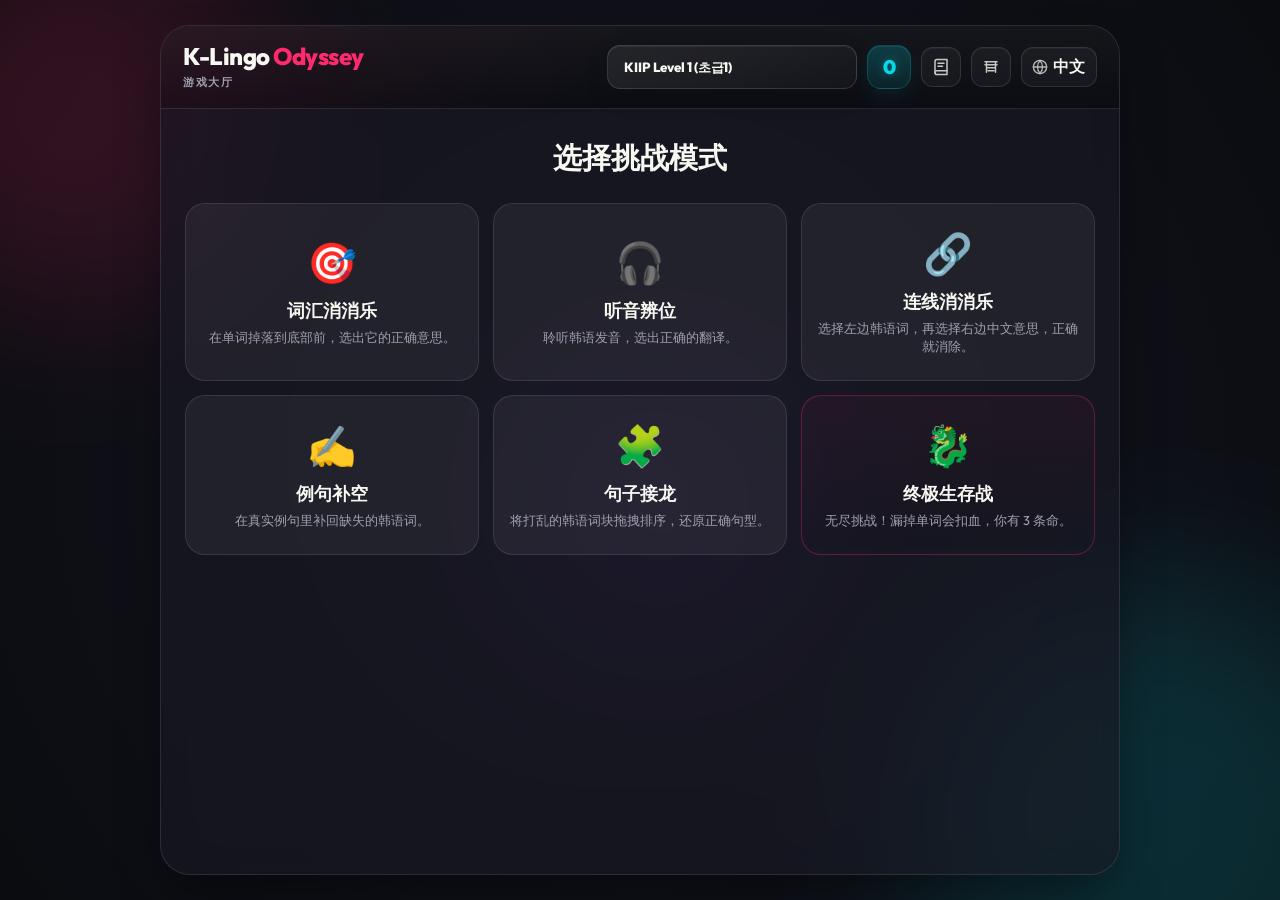
==== commit 2077cbbd: "add: more games" ====
--- a/LearnKoreanGame/index.html
+++ b/LearnKoreanGame/index.html
@@ -7,7 +7,7 @@
     <link rel="preconnect" href="https://fonts.googleapis.com">
     <link rel="preconnect" href="https://fonts.gstatic.com" crossorigin>
     <link href="https://fonts.googleapis.com/css2?family=Outfit:wght@300;400;600;800&family=Noto+Sans+KR:wght@400;700;900&display=swap" rel="stylesheet">
-    <link rel="stylesheet" href="style.css?v=word-link-scheduler-2">
+    <link rel="stylesheet" href="style.css?v=word-link-mobile-scroll-1">
 </head>
 <body>
     <div class="app-container">
@@ -84,6 +84,11 @@
                             <div class="card-icon">🔗</div>
                             <h3 id="ui-mode-link">Word Link</h3>
                             <p id="ui-desc-link">Connect Korean to meaning</p>
+                        </div>
+                        <div class="menu-card" data-mode="sentenceGap">
+                            <div class="card-icon">✍️</div>
+                            <h3 id="ui-mode-gap">Sentence Gap</h3>
+                            <p id="ui-desc-gap">Fill the missing Korean word</p>
                         </div>
                         <div class="menu-card" data-mode="sentenceBuilder">
                             <div class="card-icon">🧩</div>
@@ -166,6 +171,7 @@
     </div>
     
     <script src="data.js"></script>
-    <script src="script.js?v=word-link-scheduler-2"></script>
+    <script src="cloze_game.js?v=sentence-gap-1"></script>
+    <script src="script.js?v=l1-guide-vocab-1"></script>
 </body>
 </html>
--- a/LearnKoreanGame/style.css
+++ b/LearnKoreanGame/style.css
@@ -43,12 +43,19 @@
     position: relative;
     display: flex; justify-content: center; align-items: center;
     background: radial-gradient(circle at 50% 50%, #151623 0%, #0b0c10 100%);
-    overflow: hidden;
+    overflow: clip;
 }
 
 .bg-shape {
     position: absolute; border-radius: 50%; filter: blur(80px);
     z-index: 0; animation: float 20s infinite ease-in-out alternate;
+    pointer-events: none;
+}
+
+@supports not (overflow: clip) {
+    .app-container {
+        overflow: hidden;
+    }
 }
 .shape-1 { width: 400px; height: 400px; background: var(--accent-primary); opacity: 0.15; top: -10%; left: -10%; }
 .shape-2 { width: 500px; height: 500px; background: var(--accent-secondary); opacity: 0.15; bottom: -20%; right: -10%; animation-delay: -5s; }
@@ -389,6 +396,308 @@
     opacity: 0.72;
 }
 
+/* Sentence Gap */
+.sentence-gap-area {
+    align-items: stretch;
+    padding: 18px 24px 22px;
+}
+
+.sentence-gap-board {
+    width: min(100%, 860px);
+    margin: 0 auto;
+    display: grid;
+    grid-template-rows: auto minmax(170px, auto) auto auto;
+    gap: 14px;
+    align-content: center;
+}
+
+.sentence-gap-board.empty,
+.sentence-gap-board.complete {
+    place-items: center;
+    text-align: center;
+}
+
+.sentence-gap-empty-icon {
+    width: 76px;
+    height: 76px;
+    display: grid;
+    place-items: center;
+    border-radius: 24px;
+    color: var(--accent-secondary);
+    background: rgba(5, 217, 232, 0.1);
+    border: 1px solid rgba(5, 217, 232, 0.2);
+    font-size: 2rem;
+    font-weight: 900;
+}
+
+.sentence-gap-hud {
+    display: grid;
+    grid-template-columns: auto minmax(0, 1fr) auto;
+    align-items: center;
+    gap: 12px;
+}
+
+.sentence-gap-pill {
+    min-height: 34px;
+    display: inline-flex;
+    align-items: center;
+    justify-content: center;
+    padding: 0 12px;
+    border-radius: 999px;
+    color: var(--accent-secondary);
+    background: rgba(5, 217, 232, 0.08);
+    border: 1px solid rgba(5, 217, 232, 0.16);
+    font-size: 0.8rem;
+    font-weight: 900;
+    white-space: nowrap;
+}
+
+.sentence-gap-status {
+    min-width: 0;
+    color: var(--text-muted);
+    font-size: 0.9rem;
+    font-weight: 800;
+    text-align: center;
+    overflow: hidden;
+    text-overflow: ellipsis;
+    white-space: nowrap;
+}
+
+.sentence-gap-card {
+    display: grid;
+    gap: 14px;
+    padding: 24px;
+    border: 1px solid rgba(255, 255, 255, 0.09);
+    border-radius: 22px;
+    background:
+        linear-gradient(180deg, rgba(255, 255, 255, 0.06), rgba(255, 255, 255, 0.025)),
+        rgba(12, 15, 22, 0.56);
+    box-shadow: inset 0 1px 0 rgba(255, 255, 255, 0.05), 0 16px 40px rgba(0, 0, 0, 0.18);
+}
+
+.sentence-gap-card-top {
+    display: flex;
+    align-items: center;
+    justify-content: space-between;
+    gap: 12px;
+}
+
+.sentence-gap-source {
+    color: var(--text-muted);
+    font-size: 0.76rem;
+    font-weight: 900;
+}
+
+.sentence-gap-speak {
+    flex: 0 0 auto;
+    width: 38px;
+    height: 38px;
+    display: grid;
+    place-items: center;
+    border-radius: 14px;
+    border: 1px solid rgba(5, 217, 232, 0.25);
+    color: var(--accent-secondary);
+    background: rgba(5, 217, 232, 0.08);
+    cursor: pointer;
+    transition: transform 0.18s ease, background 0.18s ease, border-color 0.18s ease;
+}
+
+.sentence-gap-speak:hover {
+    transform: translateY(-1px);
+    background: rgba(5, 217, 232, 0.14);
+    border-color: rgba(5, 217, 232, 0.42);
+}
+
+.sentence-gap-speak svg {
+    width: 18px;
+    height: 18px;
+    fill: currentColor;
+}
+
+.sentence-gap-ko {
+    font-family: var(--font-ko);
+    font-size: clamp(1.55rem, 3.4vw, 2.35rem);
+    line-height: 1.45;
+    font-weight: 900;
+    letter-spacing: 0;
+}
+
+.sentence-gap-blank {
+    display: inline-flex;
+    min-width: 4.6em;
+    justify-content: center;
+    color: transparent;
+    border-bottom: 4px solid var(--accent-secondary);
+    filter: drop-shadow(0 0 10px rgba(5, 217, 232, 0.28));
+}
+
+.sentence-gap-meaning {
+    color: var(--accent-secondary);
+    font-size: 1.02rem;
+    font-weight: 800;
+}
+
+.sentence-gap-options {
+    display: grid;
+    grid-template-columns: repeat(2, minmax(0, 1fr));
+    gap: 12px;
+}
+
+.sentence-gap-option {
+    min-height: 58px;
+    padding: 12px 14px;
+    border: 1px solid rgba(255, 255, 255, 0.11);
+    border-radius: 15px;
+    color: var(--text-main);
+    background: rgba(255, 255, 255, 0.055);
+    font-family: var(--font-ko);
+    font-size: 1.12rem;
+    font-weight: 900;
+    line-height: 1.25;
+    cursor: pointer;
+    transition: transform 0.18s ease, border-color 0.18s ease, background 0.18s ease, color 0.18s ease;
+}
+
+.sentence-gap-option:hover:not(:disabled) {
+    transform: translateY(-1px);
+    border-color: rgba(5, 217, 232, 0.42);
+    background: rgba(5, 217, 232, 0.11);
+}
+
+.sentence-gap-option:disabled {
+    cursor: not-allowed;
+    opacity: 0.78;
+}
+
+.sentence-gap-option.correct {
+    border-color: rgba(0, 255, 159, 0.58);
+    background: rgba(0, 255, 159, 0.14);
+    color: var(--success);
+}
+
+.sentence-gap-option.wrong {
+    border-color: rgba(255, 42, 109, 0.68);
+    background: rgba(255, 42, 109, 0.14);
+    color: var(--danger);
+    animation: linkShake 0.28s ease;
+}
+
+.sentence-gap-review {
+    display: grid;
+    gap: 8px;
+    padding: 14px;
+    border-radius: 16px;
+    background: rgba(0, 0, 0, 0.22);
+    border: 1px solid rgba(255, 255, 255, 0.08);
+}
+
+.sentence-gap-answer {
+    font-family: var(--font-ko);
+    font-size: 1.1rem;
+    font-weight: 900;
+}
+
+.sentence-gap-translation {
+    color: var(--text-muted);
+    font-weight: 700;
+    line-height: 1.45;
+}
+
+.sentence-gap-next {
+    justify-self: start;
+    min-height: 36px;
+    padding: 0 14px;
+    border-radius: 999px;
+    border: 1px solid rgba(5, 217, 232, 0.24);
+    color: var(--accent-secondary);
+    background: rgba(5, 217, 232, 0.08);
+    font-weight: 900;
+    cursor: pointer;
+}
+
+.sentence-gap-summary {
+    max-width: 720px;
+    min-height: min(520px, 100%);
+    grid-template-rows: none;
+    gap: 16px;
+    align-content: center;
+}
+
+.sentence-gap-summary h2 {
+    font-size: clamp(1.75rem, 4vw, 2.7rem);
+    line-height: 1.1;
+}
+
+.sentence-gap-summary-score {
+    color: var(--accent-secondary);
+    font-size: 1.1rem;
+    font-weight: 900;
+}
+
+.sentence-gap-summary-note {
+    max-width: 420px;
+    color: var(--text-muted);
+    font-weight: 800;
+    line-height: 1.45;
+}
+
+.sentence-gap-mistakes {
+    width: min(100%, 560px);
+    display: grid;
+    gap: 9px;
+    padding: 14px;
+    border-radius: 18px;
+    text-align: left;
+    background: rgba(255, 255, 255, 0.045);
+    border: 1px solid rgba(255, 255, 255, 0.08);
+}
+
+.sentence-gap-mistake-title {
+    color: var(--text-muted);
+    font-size: 0.82rem;
+    font-weight: 900;
+}
+
+.sentence-gap-mistake-row {
+    display: grid;
+    grid-template-columns: minmax(110px, 0.45fr) minmax(0, 1fr);
+    align-items: start;
+    gap: 12px;
+    padding: 9px 10px;
+    border-radius: 12px;
+    background: rgba(0, 0, 0, 0.18);
+}
+
+.sentence-gap-mistake-row strong {
+    font-family: var(--font-ko);
+    color: var(--text-main);
+}
+
+.sentence-gap-mistake-row span {
+    min-width: 0;
+    color: var(--text-muted);
+    font-weight: 700;
+    line-height: 1.42;
+}
+
+.sentence-gap-actions {
+    display: flex;
+    align-items: center;
+    justify-content: center;
+    gap: 10px;
+    flex-wrap: wrap;
+}
+
+.sentence-gap-actions .sentence-gap-next {
+    justify-self: center;
+}
+
+.sentence-gap-next.secondary {
+    color: var(--text-muted);
+    border-color: rgba(255, 255, 255, 0.12);
+    background: rgba(255, 255, 255, 0.055);
+}
+
 /* HP Bar for Boss Survival */
 .hp-bar { width: 100%; height: 16px; background: rgba(255,255,255,0.1); border-radius: 8px; position: relative; overflow: hidden; border: 1px solid rgba(255,42,109,0.3); }
 .hp-fill { height: 100%; width: 100%; background: linear-gradient(90deg, #ff2a6d, #ff758c); transition: width 0.3s ease; }
@@ -590,6 +899,90 @@
         padding: 12px;
     }
 
+    .sentence-gap-area {
+        padding: 12px;
+        overflow-y: auto;
+        align-items: flex-start;
+    }
+
+    .sentence-gap-board {
+        gap: 10px;
+        align-content: start;
+        grid-template-rows: auto auto auto auto;
+    }
+
+    .sentence-gap-hud {
+        grid-template-columns: auto minmax(0, 1fr);
+        gap: 7px;
+    }
+
+    .sentence-gap-hud .sentence-gap-pill:last-child {
+        grid-column: 1 / -1;
+        justify-self: start;
+    }
+
+    .sentence-gap-pill {
+        min-height: 30px;
+        padding: 0 9px;
+        font-size: 0.72rem;
+    }
+
+    .sentence-gap-status {
+        font-size: 0.72rem;
+    }
+
+    .sentence-gap-card {
+        gap: 10px;
+        padding: 16px;
+        border-radius: 18px;
+    }
+
+    .sentence-gap-ko {
+        font-size: clamp(1.28rem, 7vw, 1.8rem);
+        line-height: 1.48;
+    }
+
+    .sentence-gap-meaning {
+        font-size: 0.92rem;
+    }
+
+    .sentence-gap-options {
+        gap: 9px;
+    }
+
+    .sentence-gap-option {
+        min-height: 54px;
+        padding: 9px 10px;
+        border-radius: 13px;
+        font-size: 0.98rem;
+    }
+
+    .sentence-gap-summary {
+        min-height: auto;
+        gap: 12px;
+        padding: 8px 0;
+    }
+
+    .sentence-gap-mistakes {
+        padding: 11px;
+        border-radius: 15px;
+    }
+
+    .sentence-gap-mistake-row {
+        grid-template-columns: 1fr;
+        gap: 4px;
+        padding: 8px;
+    }
+
+    .sentence-gap-actions {
+        width: 100%;
+    }
+
+    .sentence-gap-actions .sentence-gap-next {
+        flex: 1 1 128px;
+        justify-content: center;
+    }
+
     .word-link-board {
         gap: 10px;
     }
@@ -693,7 +1086,8 @@
     }
 
     .menu-grid,
-    .options-grid {
+    .options-grid,
+    .sentence-gap-options {
         grid-template-columns: 1fr;
     }
 
